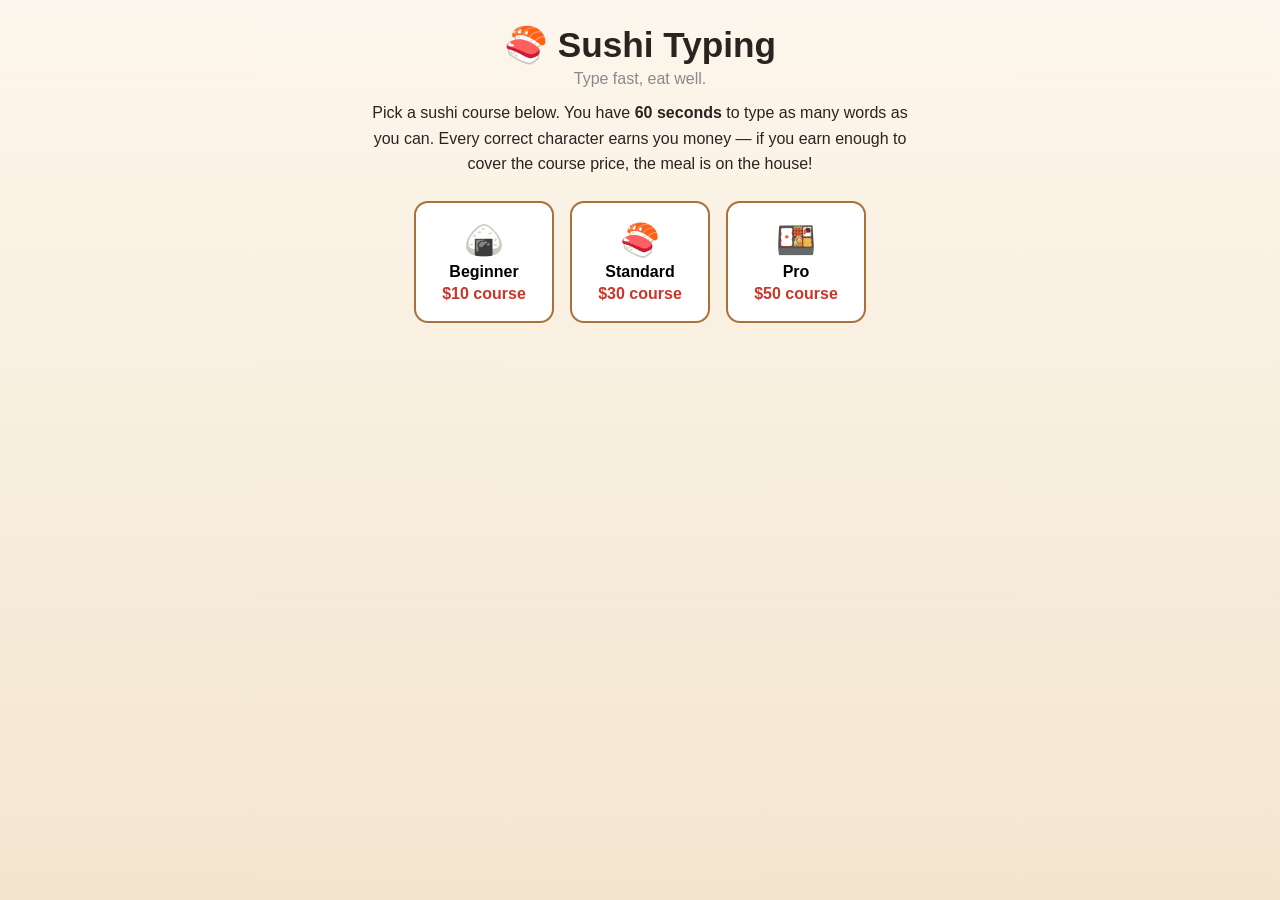
==== frontend/index.html @ 2c39e26e "Add English sushi typing game (frontend HTML/CSS/JS, backend Java) Recreates the sushi-da typing gam" ====
<!DOCTYPE html>
<html lang="en">
<head>
<meta charset="UTF-8" />
<meta name="viewport" content="width=device-width, initial-scale=1.0" />
<title>Sushi Typing &mdash; Type &amp; Eat</title>
<link rel="stylesheet" href="css/style.css" />
</head>
<body>
<div id="app">

  <header class="app-header">
    <h1>🍣 Sushi Typing</h1>
    <p class="tagline">Type fast, eat well.</p>
  </header>

  <!-- START SCREEN -->
  <section id="screen-start" class="screen active">
    <p class="intro">
      Pick a sushi course below. You have <strong>60 seconds</strong> to type as many
      words as you can. Every correct character earns you money &mdash; if you earn
      enough to cover the course price, the meal is on the house!
    </p>
    <div class="course-select">
      <button class="course-btn" data-course="beginner">
        <span class="course-emoji">🍙</span>
        <span class="course-name">Beginner</span>
        <span class="course-price">$10 course</span>
      </button>
      <button class="course-btn" data-course="standard">
        <span class="course-emoji">🍣</span>
        <span class="course-name">Standard</span>
        <span class="course-price">$30 course</span>
      </button>
      <button class="course-btn" data-course="pro">
        <span class="course-emoji">🍱</span>
        <span class="course-name">Pro</span>
        <span class="course-price">$50 course</span>
      </button>
    </div>
    <p id="start-error" class="error-msg"></p>
  </section>

  <!-- GAME SCREEN -->
  <section id="screen-game" class="screen">
    <div class="hud">
      <div class="hud-item">⏱ <span id="time-left">60</span>s</div>
      <div class="hud-item">💰 $<span id="earned">0.00</span></div>
      <div class="hud-item">🎯 Target $<span id="target-amount">10</span></div>
    </div>

    <div class="conveyor">
      <div class="belt-track">
        <div class="belt-plates" id="belt-plates"></div>
      </div>
    </div>

    <div class="word-stage">
      <div class="word-display" id="word-display"></div>
      <input
        type="text"
        id="type-input"
        autocomplete="off"
        autocorrect="off"
        autocapitalize="off"
        spellcheck="false"
        placeholder="Start typing…"
      />
    </div>
  </section>

  <!-- RESULT SCREEN -->
  <section id="screen-result" class="screen">
    <h2 id="result-title"></h2>
    <div class="result-stats">
      <p>💰 Earned: $<span id="res-earned"></span></p>
      <p>🎯 Course price: $<span id="res-target"></span></p>
      <p>⌨️ Speed: <span id="res-speed"></span> chars/sec</p>
      <p>✅ Accuracy: <span id="res-accuracy"></span>%</p>
    </div>

    <form id="leaderboard-form">
      <input type="text" id="player-name" maxlength="20" placeholder="Your name" required />
      <button type="submit">Save score</button>
    </form>

    <div id="leaderboard" class="leaderboard"></div>

    <button id="retry-btn" class="retry-btn">Play again</button>
  </section>

</div>
<script src="js/app.js"></script>
</body>
</html>
---- frontend/css/style.css ----
:root {
  --red: #c8362c;
  --dark: #2b2320;
  --wood: #a9723b;
  --wood-dark: #8a5a2a;
  --cream: #fdf6ec;
  --green: #3f9142;
  --gray: #8a8a8a;
  --shadow: rgba(0, 0, 0, 0.15);
}

* {
  box-sizing: border-box;
}

body {
  margin: 0;
  min-height: 100vh;
  font-family: -apple-system, BlinkMacSystemFont, "Segoe UI", Roboto, Helvetica, Arial, sans-serif;
  background: linear-gradient(180deg, var(--cream) 0%, #f3e6cf 100%);
  color: var(--dark);
  display: flex;
  justify-content: center;
}

#app {
  width: 100%;
  max-width: 720px;
  padding: 24px 20px 48px;
}

.app-header {
  text-align: center;
  margin-bottom: 12px;
}

.app-header h1 {
  margin: 0;
  font-size: 2.2rem;
}

.tagline {
  margin: 4px 0 0;
  color: var(--gray);
}

.screen {
  display: none;
}

.screen.active {
  display: block;
  animation: fade-in 0.25s ease;
}

@keyframes fade-in {
  from { opacity: 0; transform: translateY(6px); }
  to { opacity: 1; transform: translateY(0); }
}

/* START SCREEN */
.intro {
  text-align: center;
  line-height: 1.6;
  max-width: 560px;
  margin: 0 auto 24px;
}

.course-select {
  display: flex;
  gap: 16px;
  justify-content: center;
  flex-wrap: wrap;
}

.course-btn {
  cursor: pointer;
  border: 2px solid var(--wood);
  background: #fff;
  border-radius: 14px;
  padding: 18px 22px;
  min-width: 140px;
  display: flex;
  flex-direction: column;
  align-items: center;
  gap: 4px;
  font-size: 1rem;
  transition: transform 0.15s ease, box-shadow 0.15s ease, background 0.15s ease;
}

.course-btn:hover {
  transform: translateY(-3px);
  box-shadow: 0 6px 14px var(--shadow);
  background: #fff7ea;
}

.course-emoji {
  font-size: 2rem;
}

.course-name {
  font-weight: 700;
}

.course-price {
  color: var(--red);
  font-weight: 600;
}

.error-msg {
  text-align: center;
  color: var(--red);
  min-height: 1.4em;
}

/* GAME SCREEN */
.hud {
  display: flex;
  justify-content: space-around;
  font-size: 1.1rem;
  font-weight: 700;
  margin-bottom: 12px;
  background: #fff;
  border-radius: 10px;
  padding: 10px;
  box-shadow: 0 2px 8px var(--shadow);
}

.conveyor {
  height: 70px;
  border-radius: 10px;
  overflow: hidden;
  position: relative;
  background: var(--wood);
  box-shadow: inset 0 0 0 4px var(--wood-dark);
  margin-bottom: 20px;
}

.belt-track {
  position: absolute;
  inset: 0;
  display: flex;
  align-items: center;
}

.belt-plates {
  display: flex;
  gap: 40px;
  padding-left: 20px;
  animation: belt-scroll 6s linear infinite;
  font-size: 2rem;
  white-space: nowrap;
}

@keyframes belt-scroll {
  from { transform: translateX(0); }
  to { transform: translateX(-50%); }
}

.word-stage {
  background: #fff;
  border-radius: 14px;
  padding: 28px 20px;
  text-align: center;
  box-shadow: 0 4px 14px var(--shadow);
}

.word-display {
  font-size: 1.8rem;
  letter-spacing: 1px;
  min-height: 2.4em;
  margin-bottom: 16px;
  font-family: "Courier New", monospace;
  word-break: break-word;
}

.word-display .char-correct {
  color: var(--green);
}

.word-display .char-wrong {
  color: #fff;
  background: var(--red);
  border-radius: 3px;
}

.word-display .char-pending {
  color: var(--gray);
}

#type-input {
  width: 100%;
  max-width: 420px;
  font-size: 1.2rem;
  padding: 10px 14px;
  border-radius: 8px;
  border: 2px solid var(--wood);
  text-align: center;
  outline: none;
}

#type-input:focus {
  border-color: var(--red);
}

/* RESULT SCREEN */
#screen-result {
  text-align: center;
}

#result-title {
  font-size: 1.8rem;
}

.result-stats {
  background: #fff;
  border-radius: 12px;
  padding: 16px 20px;
  box-shadow: 0 4px 14px var(--shadow);
  display: inline-block;
  text-align: left;
  margin-bottom: 20px;
}

.result-stats p {
  margin: 6px 0;
  font-size: 1.05rem;
}

#leaderboard-form {
  display: flex;
  gap: 8px;
  justify-content: center;
  margin-bottom: 16px;
  flex-wrap: wrap;
}

#player-name {
  padding: 8px 12px;
  border-radius: 8px;
  border: 2px solid var(--wood);
  font-size: 1rem;
}

#leaderboard-form button,
.retry-btn {
  cursor: pointer;
  border: none;
  border-radius: 8px;
  padding: 9px 18px;
  font-size: 1rem;
  font-weight: 700;
  background: var(--red);
  color: #fff;
  transition: opacity 0.15s ease;
}

#leaderboard-form button:hover,
.retry-btn:hover {
  opacity: 0.85;
}

.retry-btn {
  margin-top: 8px;
}

.leaderboard {
  background: #fff;
  border-radius: 12px;
  padding: 12px 20px;
  box-shadow: 0 4px 14px var(--shadow);
  max-width: 360px;
  margin: 0 auto 12px;
  text-align: left;
}

.leaderboard h3 {
  margin-top: 0;
  text-align: center;
}

.leaderboard ol {
  padding-left: 22px;
  margin: 0;
}

.leaderboard li {
  padding: 3px 0;
  display: flex;
  justify-content: space-between;
  gap: 10px;
}

.leaderboard .lb-name {
  font-weight: 600;
}

.leaderboard .lb-amount {
  color: var(--red);
  font-weight: 700;
}
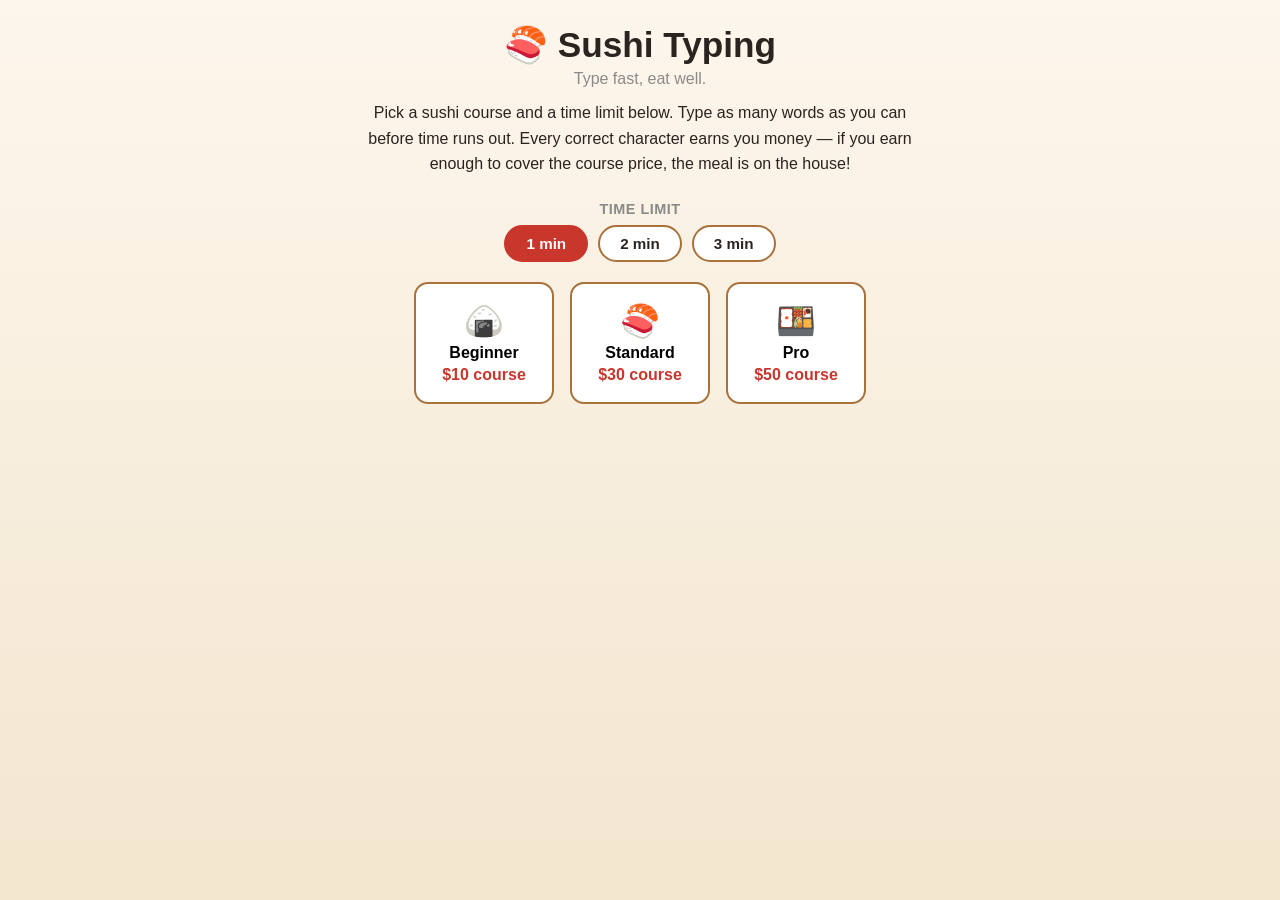
==== commit 503c2555: "Add selectable game time limit (1/2/3 min) on the start screen Adds a duration picker next to the co" ====
--- a/frontend/index.html
+++ b/frontend/index.html
@@ -17,10 +17,18 @@
   <!-- START SCREEN -->
   <section id="screen-start" class="screen active">
     <p class="intro">
-      Pick a sushi course below. You have <strong>60 seconds</strong> to type as many
-      words as you can. Every correct character earns you money &mdash; if you earn
-      enough to cover the course price, the meal is on the house!
+      Pick a sushi course and a time limit below. Type as many words as you can
+      before time runs out. Every correct character earns you money &mdash; if you
+      earn enough to cover the course price, the meal is on the house!
     </p>
+    <div class="duration-select">
+      <span class="duration-label">Time limit</span>
+      <div class="duration-options">
+        <button class="duration-btn selected" data-duration="60">1 min</button>
+        <button class="duration-btn" data-duration="120">2 min</button>
+        <button class="duration-btn" data-duration="180">3 min</button>
+      </div>
+    </div>
     <div class="course-select">
       <button class="course-btn" data-course="beginner">
         <span class="course-emoji">🍙</span>
--- a/frontend/css/style.css
+++ b/frontend/css/style.css
@@ -66,6 +66,50 @@
   margin: 0 auto 24px;
 }
 
+.duration-select {
+  display: flex;
+  flex-direction: column;
+  align-items: center;
+  gap: 8px;
+  margin-bottom: 20px;
+}
+
+.duration-label {
+  font-weight: 700;
+  color: var(--gray);
+  font-size: 0.9rem;
+  text-transform: uppercase;
+  letter-spacing: 0.5px;
+}
+
+.duration-options {
+  display: flex;
+  gap: 10px;
+}
+
+.duration-btn {
+  cursor: pointer;
+  border: 2px solid var(--wood);
+  background: #fff;
+  border-radius: 999px;
+  padding: 8px 20px;
+  font-size: 0.95rem;
+  font-weight: 700;
+  color: var(--dark);
+  transition: transform 0.15s ease, box-shadow 0.15s ease, background 0.15s ease, color 0.15s ease;
+}
+
+.duration-btn:hover {
+  transform: translateY(-2px);
+  box-shadow: 0 4px 10px var(--shadow);
+}
+
+.duration-btn.selected {
+  background: var(--red);
+  border-color: var(--red);
+  color: #fff;
+}
+
 .course-select {
   display: flex;
   gap: 16px;
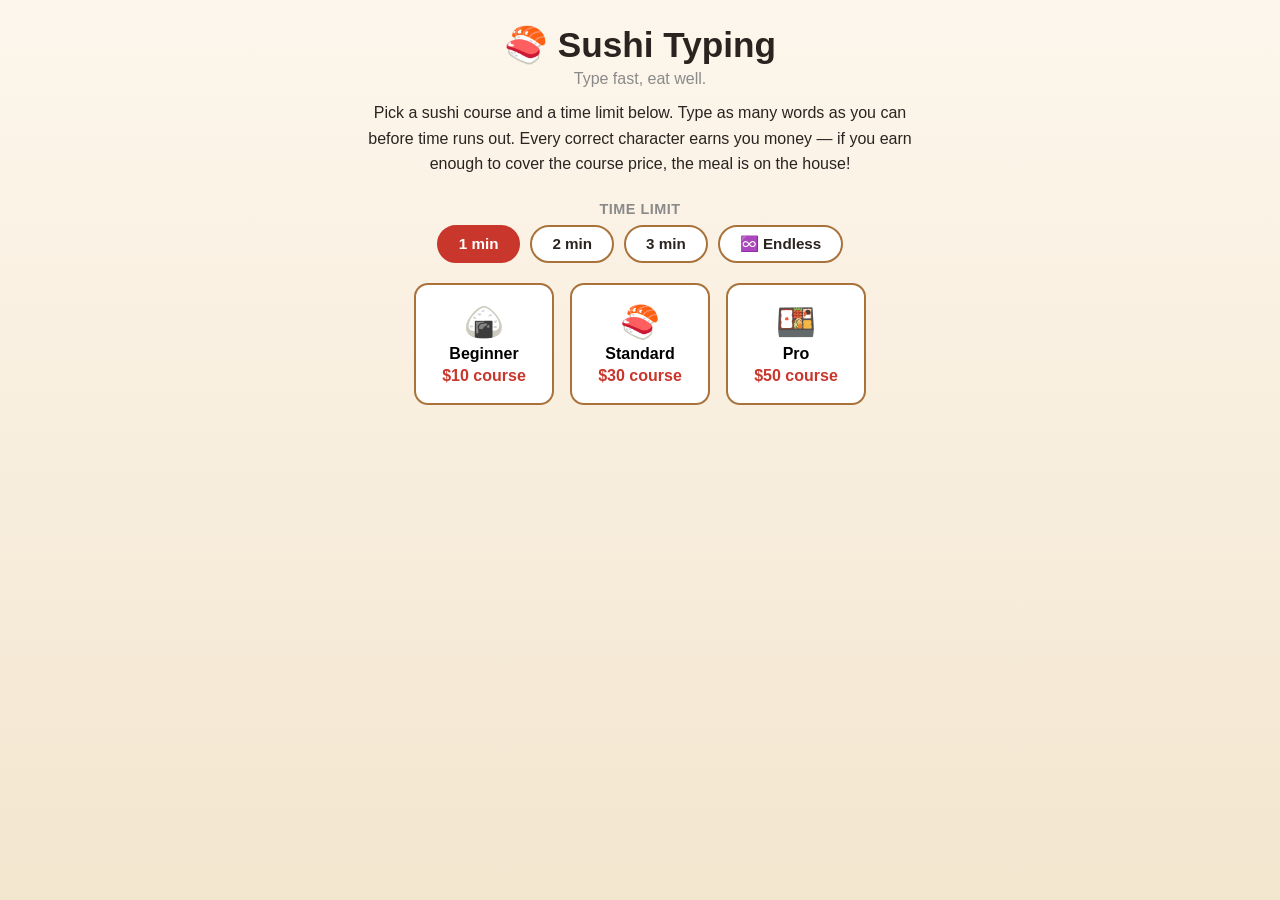
==== commit 016d3eaa: "Add an Endless mode next to the 3 min time limit option Endless mode never ends automatically: the r" ====
--- a/frontend/index.html
+++ b/frontend/index.html
@@ -27,6 +27,7 @@
         <button class="duration-btn selected" data-duration="60">1 min</button>
         <button class="duration-btn" data-duration="120">2 min</button>
         <button class="duration-btn" data-duration="180">3 min</button>
+        <button class="duration-btn" data-duration="endless">♾️ Endless</button>
       </div>
     </div>
     <div class="course-select">
@@ -52,7 +53,8 @@
   <!-- GAME SCREEN -->
   <section id="screen-game" class="screen">
     <div class="hud">
-      <div class="hud-item">⏱ <span id="time-left">60</span>s</div>
+      <button id="home-btn" class="home-btn" title="Quit to home screen">🏠 Home</button>
+      <div class="hud-item">⏱ <span id="time-left">60</span>s<span id="endless-tag" class="endless-tag" hidden> ♾️ endless</span></div>
       <div class="hud-item">💰 $<span id="earned">0.00</span></div>
       <div class="hud-item">🎯 Target $<span id="target-amount">10</span></div>
     </div>
--- a/frontend/css/style.css
+++ b/frontend/css/style.css
@@ -160,6 +160,7 @@
 /* GAME SCREEN */
 .hud {
   display: flex;
+  align-items: center;
   justify-content: space-around;
   font-size: 1.1rem;
   font-weight: 700;
@@ -168,6 +169,28 @@
   border-radius: 10px;
   padding: 10px;
   box-shadow: 0 2px 8px var(--shadow);
+}
+
+.home-btn {
+  cursor: pointer;
+  border: 2px solid var(--wood);
+  background: #fff;
+  border-radius: 8px;
+  padding: 6px 12px;
+  font-size: 0.95rem;
+  font-weight: 700;
+  color: var(--dark);
+  transition: background 0.15s ease;
+}
+
+.endless-tag {
+  color: var(--red);
+  font-size: 0.85rem;
+  margin-left: 4px;
+}
+
+.home-btn:hover {
+  background: #fff7ea;
 }
 
 .conveyor {
@@ -216,10 +239,17 @@
   margin-bottom: 16px;
   font-family: "Courier New", monospace;
   word-break: break-word;
+  /* `normal` white-space collapses (hides) a space that lands right at a
+     soft line-wrap point, which made a highlighted wrong/correct space
+     character invisible there. `pre-wrap` keeps every space's box intact. */
+  white-space: pre-wrap;
 }
 
 .word-display .char-correct {
-  color: var(--green);
+  color: #1f6b23;
+  font-weight: 700;
+  background: rgba(63, 145, 66, 0.18);
+  border-radius: 3px;
 }
 
 .word-display .char-wrong {
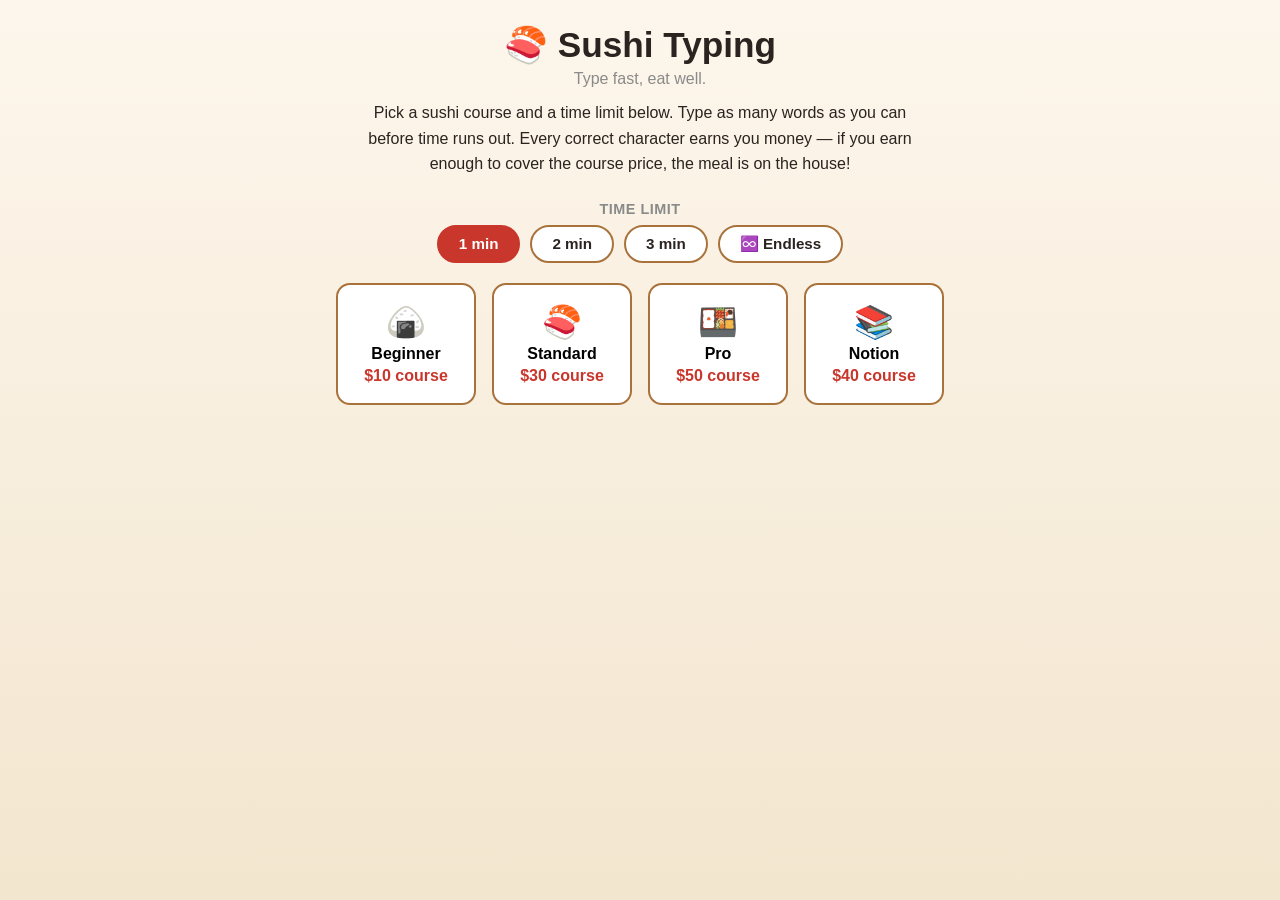
==== commit d5e69015: "Add Notion wordbank course from 未知英単語帳 database Import the example sentences from the "例文" column of" ====
--- a/frontend/index.html
+++ b/frontend/index.html
@@ -45,6 +45,11 @@
         <span class="course-emoji">🍱</span>
         <span class="course-name">Pro</span>
         <span class="course-price">$50 course</span>
+      </button>
+      <button class="course-btn" data-course="notion">
+        <span class="course-emoji">📚</span>
+        <span class="course-name">Notion</span>
+        <span class="course-price">$40 course</span>
       </button>
     </div>
     <p id="start-error" class="error-msg"></p>
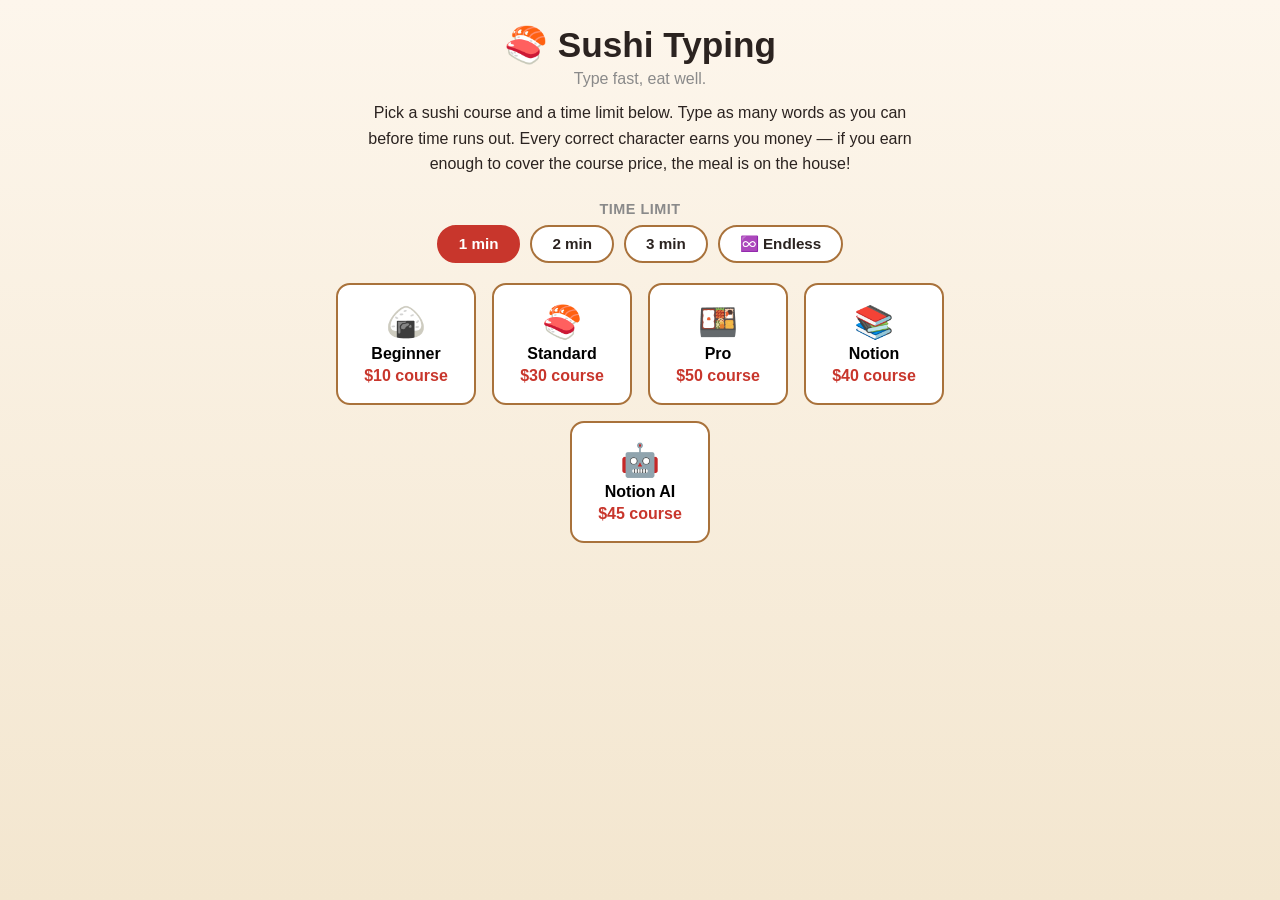
==== commit 5349eaa4: "Add Notion AI course with Groq-generated TOEIC-style sentences Add a new "Notion AI" course ($45, 🤖)" ====
--- a/frontend/index.html
+++ b/frontend/index.html
@@ -51,6 +51,11 @@
         <span class="course-name">Notion</span>
         <span class="course-price">$40 course</span>
       </button>
+      <button class="course-btn" data-course="notion-ai">
+        <span class="course-emoji">🤖</span>
+        <span class="course-name">Notion AI</span>
+        <span class="course-price">$45 course</span>
+      </button>
     </div>
     <p id="start-error" class="error-msg"></p>
   </section>
@@ -81,8 +86,18 @@
         spellcheck="false"
         placeholder="Start typing…"
       />
+      <button id="explain-btn" class="explain-btn" type="button">💡 Explain this</button>
     </div>
   </section>
+
+  <!-- AI EXPLANATION MODAL -->
+  <div id="explain-modal" class="modal-overlay" hidden>
+    <div class="modal-box">
+      <button id="explain-modal-close" class="modal-close" type="button" aria-label="Close">&times;</button>
+      <h3>💡 Meaning</h3>
+      <p id="explain-content" class="modal-content">Thinking…</p>
+    </div>
+  </div>
 
   <!-- RESULT SCREEN -->
   <section id="screen-result" class="screen">
--- a/frontend/css/style.css
+++ b/frontend/css/style.css
@@ -277,6 +277,79 @@
   border-color: var(--red);
 }
 
+.explain-btn {
+  display: block;
+  margin: 14px auto 0;
+  cursor: pointer;
+  border: 2px solid var(--wood);
+  background: #fff7ea;
+  border-radius: 8px;
+  padding: 7px 16px;
+  font-size: 0.9rem;
+  font-weight: 700;
+  color: var(--dark);
+  transition: background 0.15s ease, transform 0.15s ease;
+}
+
+.explain-btn:hover {
+  background: #ffefd0;
+  transform: translateY(-1px);
+}
+
+/* AI EXPLANATION MODAL */
+.modal-overlay {
+  position: fixed;
+  inset: 0;
+  background: rgba(43, 35, 32, 0.55);
+  display: flex;
+  align-items: center;
+  justify-content: center;
+  padding: 20px;
+  z-index: 100;
+}
+
+.modal-overlay[hidden] {
+  display: none;
+}
+
+.modal-box {
+  position: relative;
+  background: #fff;
+  border-radius: 14px;
+  padding: 28px 24px 24px;
+  max-width: 480px;
+  width: 100%;
+  box-shadow: 0 12px 30px rgba(0, 0, 0, 0.3);
+  animation: fade-in 0.2s ease;
+}
+
+.modal-box h3 {
+  margin: 0 0 12px;
+}
+
+.modal-content {
+  line-height: 1.6;
+  margin: 0;
+  white-space: pre-wrap;
+}
+
+.modal-close {
+  position: absolute;
+  top: 10px;
+  right: 12px;
+  cursor: pointer;
+  border: none;
+  background: transparent;
+  font-size: 1.6rem;
+  line-height: 1;
+  color: var(--gray);
+  padding: 4px;
+}
+
+.modal-close:hover {
+  color: var(--red);
+}
+
 /* RESULT SCREEN */
 #screen-result {
   text-align: center;
@@ -373,3 +446,169 @@
   color: var(--red);
   font-weight: 700;
 }
+
+/* ADMIN PAGE (admin.html) */
+.app-header .tagline a {
+  color: var(--gray);
+}
+
+.admin-login {
+  display: flex;
+  gap: 8px;
+  justify-content: center;
+  flex-wrap: wrap;
+}
+
+.admin-login input {
+  padding: 8px 12px;
+  border-radius: 8px;
+  border: 2px solid var(--wood);
+  font-size: 1rem;
+}
+
+.admin-login button,
+.admin-add button {
+  cursor: pointer;
+  border: none;
+  border-radius: 8px;
+  padding: 9px 18px;
+  font-size: 1rem;
+  font-weight: 700;
+  background: var(--red);
+  color: #fff;
+  transition: opacity 0.15s ease;
+}
+
+.admin-login button:hover,
+.admin-add button:hover {
+  opacity: 0.85;
+}
+
+.admin-panel {
+  background: #fff;
+  border-radius: 14px;
+  padding: 20px;
+  box-shadow: 0 4px 14px var(--shadow);
+  margin-bottom: 20px;
+}
+
+.admin-panel h3 {
+  margin-top: 0;
+}
+
+.admin-note {
+  color: var(--gray);
+  font-size: 0.9rem;
+  line-height: 1.5;
+}
+
+.admin-tabs {
+  flex-wrap: wrap;
+  margin-bottom: 14px;
+}
+
+.admin-add {
+  display: flex;
+  gap: 8px;
+  flex-wrap: wrap;
+  margin-bottom: 8px;
+}
+
+.admin-add input {
+  flex: 1;
+  min-width: 200px;
+  padding: 8px 12px;
+  border-radius: 8px;
+  border: 2px solid var(--wood);
+  font-size: 1rem;
+}
+
+.admin-count {
+  color: var(--gray);
+  font-size: 0.85rem;
+  margin: 0 0 6px;
+}
+
+.word-list {
+  list-style: none;
+  margin: 0;
+  padding: 0;
+  max-height: 320px;
+  overflow-y: auto;
+  border: 1px solid #eee0cc;
+  border-radius: 8px;
+}
+
+.word-list li {
+  display: flex;
+  justify-content: space-between;
+  align-items: center;
+  gap: 10px;
+  padding: 6px 12px;
+  border-bottom: 1px solid #f3ead9;
+}
+
+.word-list li:last-child {
+  border-bottom: none;
+}
+
+.word-delete {
+  cursor: pointer;
+  border: none;
+  background: transparent;
+  color: var(--gray);
+  font-size: 1rem;
+  padding: 2px 6px;
+  border-radius: 6px;
+}
+
+.word-delete:hover {
+  color: #fff;
+  background: var(--red);
+}
+
+.admin-refresh {
+  cursor: pointer;
+  border: 2px solid var(--wood);
+  background: #fff;
+  border-radius: 8px;
+  padding: 4px 10px;
+  font-size: 0.85rem;
+  font-weight: 700;
+  color: var(--dark);
+  vertical-align: middle;
+  margin-left: 8px;
+}
+
+.admin-refresh:hover {
+  background: #fff7ea;
+}
+
+.admin-table-wrap {
+  overflow-x: auto;
+}
+
+.admin-table {
+  width: 100%;
+  border-collapse: collapse;
+  font-size: 0.95rem;
+}
+
+.admin-table th,
+.admin-table td {
+  text-align: left;
+  padding: 6px 10px;
+  border-bottom: 1px solid #f3ead9;
+  white-space: nowrap;
+}
+
+.admin-table th {
+  color: var(--gray);
+  font-size: 0.85rem;
+  text-transform: uppercase;
+  letter-spacing: 0.5px;
+}
+
+.admin-logout-row {
+  text-align: center;
+}
